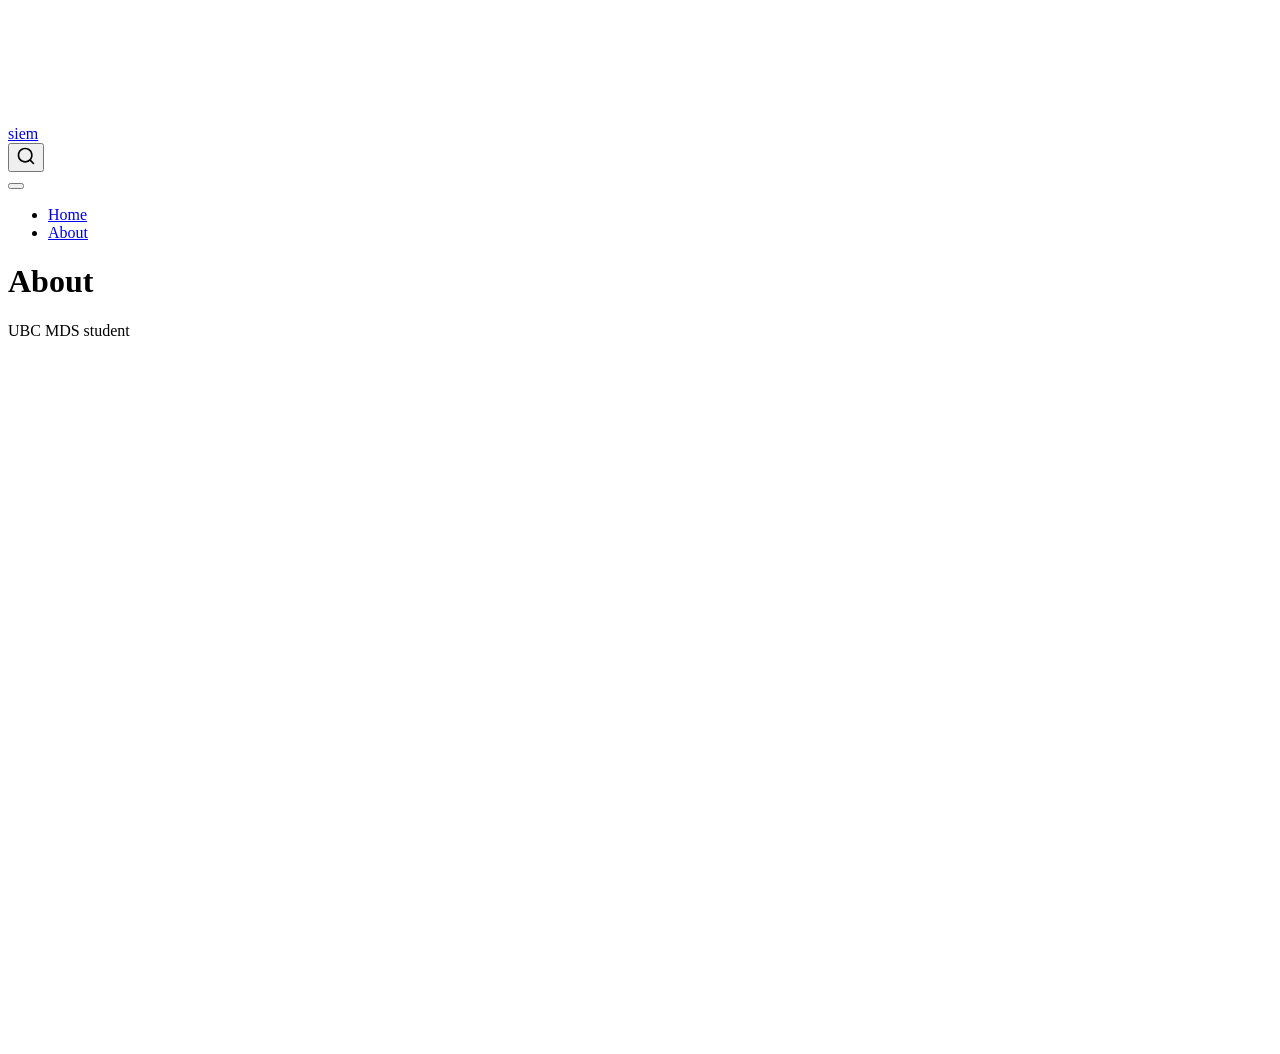
==== docs/about.html @ a9a83d09 "website" ====
<!DOCTYPE html>
<html xmlns="http://www.w3.org/1999/xhtml" lang="en" xml:lang="en"><head>

<meta charset="utf-8">
<meta name="generator" content="quarto-1.8.24">

<meta name="viewport" content="width=device-width, initial-scale=1.0, user-scalable=yes">


<title>About – siem</title>
<style>
code{white-space: pre-wrap;}
span.smallcaps{font-variant: small-caps;}
div.columns{display: flex; gap: min(4vw, 1.5em);}
div.column{flex: auto; overflow-x: auto;}
div.hanging-indent{margin-left: 1.5em; text-indent: -1.5em;}
ul.task-list{list-style: none;}
ul.task-list li input[type="checkbox"] {
  width: 0.8em;
  margin: 0 0.8em 0.2em -1em; /* quarto-specific, see https://github.com/quarto-dev/quarto-cli/issues/4556 */ 
  vertical-align: middle;
}
</style>


<script src="site_libs/quarto-nav/quarto-nav.js"></script>
<script src="site_libs/quarto-nav/headroom.min.js"></script>
<script src="site_libs/clipboard/clipboard.min.js"></script>
<script src="site_libs/quarto-search/autocomplete.umd.js"></script>
<script src="site_libs/quarto-search/fuse.min.js"></script>
<script src="site_libs/quarto-search/quarto-search.js"></script>
<meta name="quarto:offset" content="./">
<script src="site_libs/quarto-html/quarto.js" type="module"></script>
<script src="site_libs/quarto-html/tabsets/tabsets.js" type="module"></script>
<script src="site_libs/quarto-html/axe/axe-check.js" type="module"></script>
<script src="site_libs/quarto-html/popper.min.js"></script>
<script src="site_libs/quarto-html/tippy.umd.min.js"></script>
<script src="site_libs/quarto-html/anchor.min.js"></script>
<link href="site_libs/quarto-html/tippy.css" rel="stylesheet">
<link href="site_libs/quarto-html/quarto-syntax-highlighting-dc55a5b9e770e841cd82e46aadbfb9b0.css" rel="stylesheet" id="quarto-text-highlighting-styles">
<script src="site_libs/bootstrap/bootstrap.min.js"></script>
<link href="site_libs/bootstrap/bootstrap-icons.css" rel="stylesheet">
<link href="site_libs/bootstrap/bootstrap-e31584831b205ffbb2d98406f31c2a5b.min.css" rel="stylesheet" append-hash="true" id="quarto-bootstrap" data-mode="light">
<script id="quarto-search-options" type="application/json">{
  "location": "navbar",
  "copy-button": false,
  "collapse-after": 3,
  "panel-placement": "end",
  "type": "overlay",
  "limit": 50,
  "keyboard-shortcut": [
    "f",
    "/",
    "s"
  ],
  "show-item-context": false,
  "language": {
    "search-no-results-text": "No results",
    "search-matching-documents-text": "matching documents",
    "search-copy-link-title": "Copy link to search",
    "search-hide-matches-text": "Hide additional matches",
    "search-more-match-text": "more match in this document",
    "search-more-matches-text": "more matches in this document",
    "search-clear-button-title": "Clear",
    "search-text-placeholder": "",
    "search-detached-cancel-button-title": "Cancel",
    "search-submit-button-title": "Submit",
    "search-label": "Search"
  }
}</script>


<link rel="stylesheet" href="styles.css">
</head>

<body class="nav-fixed quarto-light">

<div id="quarto-search-results"></div>
  <header id="quarto-header" class="headroom fixed-top">
    <nav class="navbar navbar-expand-lg " data-bs-theme="dark">
      <div class="navbar-container container-fluid">
      <div class="navbar-brand-container mx-auto">
    <a href="./index.html" class="navbar-brand navbar-brand-logo">
    </a>
    <a class="navbar-brand" href="./index.html">
    <span class="navbar-title">siem</span>
    </a>
  </div>
            <div id="quarto-search" class="" title="Search"></div>
          <button class="navbar-toggler" type="button" data-bs-toggle="collapse" data-bs-target="#navbarCollapse" aria-controls="navbarCollapse" role="menu" aria-expanded="false" aria-label="Toggle navigation" onclick="if (window.quartoToggleHeadroom) { window.quartoToggleHeadroom(); }">
  <span class="navbar-toggler-icon"></span>
</button>
          <div class="collapse navbar-collapse" id="navbarCollapse">
            <ul class="navbar-nav navbar-nav-scroll me-auto">
  <li class="nav-item">
    <a class="nav-link" href="./index.html"> 
<span class="menu-text">Home</span></a>
  </li>  
  <li class="nav-item">
    <a class="nav-link active" href="./about.html" aria-current="page"> 
<span class="menu-text">About</span></a>
  </li>  
</ul>
          </div> <!-- /navcollapse -->
            <div class="quarto-navbar-tools">
</div>
      </div> <!-- /container-fluid -->
    </nav>
</header>
<!-- content -->
<div id="quarto-content" class="quarto-container page-columns page-rows-contents page-layout-article page-navbar">
<!-- sidebar -->
<!-- margin-sidebar -->
    <div id="quarto-margin-sidebar" class="sidebar margin-sidebar zindex-bottom">
        
    </div>
<!-- main -->
<main class="content" id="quarto-document-content">

<header id="title-block-header" class="quarto-title-block default">
<div class="quarto-title">
<h1 class="title">About</h1>
</div>



<div class="quarto-title-meta">

    
  
    
  </div>
  


</header>


<p>UBC MDS student</p>



</main> <!-- /main -->
<script id="quarto-html-after-body" type="application/javascript">
  window.document.addEventListener("DOMContentLoaded", function (event) {
    const icon = "";
    const anchorJS = new window.AnchorJS();
    anchorJS.options = {
      placement: 'right',
      icon: icon
    };
    anchorJS.add('.anchored');
    const isCodeAnnotation = (el) => {
      for (const clz of el.classList) {
        if (clz.startsWith('code-annotation-')) {                     
          return true;
        }
      }
      return false;
    }
    const onCopySuccess = function(e) {
      // button target
      const button = e.trigger;
      // don't keep focus
      button.blur();
      // flash "checked"
      button.classList.add('code-copy-button-checked');
      var currentTitle = button.getAttribute("title");
      button.setAttribute("title", "Copied!");
      let tooltip;
      if (window.bootstrap) {
        button.setAttribute("data-bs-toggle", "tooltip");
        button.setAttribute("data-bs-placement", "left");
        button.setAttribute("data-bs-title", "Copied!");
        tooltip = new bootstrap.Tooltip(button, 
          { trigger: "manual", 
            customClass: "code-copy-button-tooltip",
            offset: [0, -8]});
        tooltip.show();    
      }
      setTimeout(function() {
        if (tooltip) {
          tooltip.hide();
          button.removeAttribute("data-bs-title");
          button.removeAttribute("data-bs-toggle");
          button.removeAttribute("data-bs-placement");
        }
        button.setAttribute("title", currentTitle);
        button.classList.remove('code-copy-button-checked');
      }, 1000);
      // clear code selection
      e.clearSelection();
    }
    const getTextToCopy = function(trigger) {
      const outerScaffold = trigger.parentElement.cloneNode(true);
      const codeEl = outerScaffold.querySelector('code');
      for (const childEl of codeEl.children) {
        if (isCodeAnnotation(childEl)) {
          childEl.remove();
        }
      }
      return codeEl.innerText;
    }
    const clipboard = new window.ClipboardJS('.code-copy-button:not([data-in-quarto-modal])', {
      text: getTextToCopy
    });
    clipboard.on('success', onCopySuccess);
    if (window.document.getElementById('quarto-embedded-source-code-modal')) {
      const clipboardModal = new window.ClipboardJS('.code-copy-button[data-in-quarto-modal]', {
        text: getTextToCopy,
        container: window.document.getElementById('quarto-embedded-source-code-modal')
      });
      clipboardModal.on('success', onCopySuccess);
    }
      var localhostRegex = new RegExp(/^(?:http|https):\/\/localhost\:?[0-9]*\//);
      var mailtoRegex = new RegExp(/^mailto:/);
        var filterRegex = new RegExp('/' + window.location.host + '/');
      var isInternal = (href) => {
          return filterRegex.test(href) || localhostRegex.test(href) || mailtoRegex.test(href);
      }
      // Inspect non-navigation links and adorn them if external
     var links = window.document.querySelectorAll('a[href]:not(.nav-link):not(.navbar-brand):not(.toc-action):not(.sidebar-link):not(.sidebar-item-toggle):not(.pagination-link):not(.no-external):not([aria-hidden]):not(.dropdown-item):not(.quarto-navigation-tool):not(.about-link)');
      for (var i=0; i<links.length; i++) {
        const link = links[i];
        if (!isInternal(link.href)) {
          // undo the damage that might have been done by quarto-nav.js in the case of
          // links that we want to consider external
          if (link.dataset.originalHref !== undefined) {
            link.href = link.dataset.originalHref;
          }
        }
      }
    function tippyHover(el, contentFn, onTriggerFn, onUntriggerFn) {
      const config = {
        allowHTML: true,
        maxWidth: 500,
        delay: 100,
        arrow: false,
        appendTo: function(el) {
            return el.parentElement;
        },
        interactive: true,
        interactiveBorder: 10,
        theme: 'quarto',
        placement: 'bottom-start',
      };
      if (contentFn) {
        config.content = contentFn;
      }
      if (onTriggerFn) {
        config.onTrigger = onTriggerFn;
      }
      if (onUntriggerFn) {
        config.onUntrigger = onUntriggerFn;
      }
      window.tippy(el, config); 
    }
    const noterefs = window.document.querySelectorAll('a[role="doc-noteref"]');
    for (var i=0; i<noterefs.length; i++) {
      const ref = noterefs[i];
      tippyHover(ref, function() {
        // use id or data attribute instead here
        let href = ref.getAttribute('data-footnote-href') || ref.getAttribute('href');
        try { href = new URL(href).hash; } catch {}
        const id = href.replace(/^#\/?/, "");
        const note = window.document.getElementById(id);
        if (note) {
          return note.innerHTML;
        } else {
          return "";
        }
      });
    }
    const xrefs = window.document.querySelectorAll('a.quarto-xref');
    const processXRef = (id, note) => {
      // Strip column container classes
      const stripColumnClz = (el) => {
        el.classList.remove("page-full", "page-columns");
        if (el.children) {
          for (const child of el.children) {
            stripColumnClz(child);
          }
        }
      }
      stripColumnClz(note)
      if (id === null || id.startsWith('sec-')) {
        // Special case sections, only their first couple elements
        const container = document.createElement("div");
        if (note.children && note.children.length > 2) {
          container.appendChild(note.children[0].cloneNode(true));
          for (let i = 1; i < note.children.length; i++) {
            const child = note.children[i];
            if (child.tagName === "P" && child.innerText === "") {
              continue;
            } else {
              container.appendChild(child.cloneNode(true));
              break;
            }
          }
          if (window.Quarto?.typesetMath) {
            window.Quarto.typesetMath(container);
          }
          return container.innerHTML
        } else {
          if (window.Quarto?.typesetMath) {
            window.Quarto.typesetMath(note);
          }
          return note.innerHTML;
        }
      } else {
        // Remove any anchor links if they are present
        const anchorLink = note.querySelector('a.anchorjs-link');
        if (anchorLink) {
          anchorLink.remove();
        }
        if (window.Quarto?.typesetMath) {
          window.Quarto.typesetMath(note);
        }
        if (note.classList.contains("callout")) {
          return note.outerHTML;
        } else {
          return note.innerHTML;
        }
      }
    }
    for (var i=0; i<xrefs.length; i++) {
      const xref = xrefs[i];
      tippyHover(xref, undefined, function(instance) {
        instance.disable();
        let url = xref.getAttribute('href');
        let hash = undefined; 
        if (url.startsWith('#')) {
          hash = url;
        } else {
          try { hash = new URL(url).hash; } catch {}
        }
        if (hash) {
          const id = hash.replace(/^#\/?/, "");
          const note = window.document.getElementById(id);
          if (note !== null) {
            try {
              const html = processXRef(id, note.cloneNode(true));
              instance.setContent(html);
            } finally {
              instance.enable();
              instance.show();
            }
          } else {
            // See if we can fetch this
            fetch(url.split('#')[0])
            .then(res => res.text())
            .then(html => {
              const parser = new DOMParser();
              const htmlDoc = parser.parseFromString(html, "text/html");
              const note = htmlDoc.getElementById(id);
              if (note !== null) {
                const html = processXRef(id, note);
                instance.setContent(html);
              } 
            }).finally(() => {
              instance.enable();
              instance.show();
            });
          }
        } else {
          // See if we can fetch a full url (with no hash to target)
          // This is a special case and we should probably do some content thinning / targeting
          fetch(url)
          .then(res => res.text())
          .then(html => {
            const parser = new DOMParser();
            const htmlDoc = parser.parseFromString(html, "text/html");
            const note = htmlDoc.querySelector('main.content');
            if (note !== null) {
              // This should only happen for chapter cross references
              // (since there is no id in the URL)
              // remove the first header
              if (note.children.length > 0 && note.children[0].tagName === "HEADER") {
                note.children[0].remove();
              }
              const html = processXRef(null, note);
              instance.setContent(html);
            } 
          }).finally(() => {
            instance.enable();
            instance.show();
          });
        }
      }, function(instance) {
      });
    }
        let selectedAnnoteEl;
        const selectorForAnnotation = ( cell, annotation) => {
          let cellAttr = 'data-code-cell="' + cell + '"';
          let lineAttr = 'data-code-annotation="' +  annotation + '"';
          const selector = 'span[' + cellAttr + '][' + lineAttr + ']';
          return selector;
        }
        const selectCodeLines = (annoteEl) => {
          const doc = window.document;
          const targetCell = annoteEl.getAttribute("data-target-cell");
          const targetAnnotation = annoteEl.getAttribute("data-target-annotation");
          const annoteSpan = window.document.querySelector(selectorForAnnotation(targetCell, targetAnnotation));
          const lines = annoteSpan.getAttribute("data-code-lines").split(",");
          const lineIds = lines.map((line) => {
            return targetCell + "-" + line;
          })
          let top = null;
          let height = null;
          let parent = null;
          if (lineIds.length > 0) {
              //compute the position of the single el (top and bottom and make a div)
              const el = window.document.getElementById(lineIds[0]);
              top = el.offsetTop;
              height = el.offsetHeight;
              parent = el.parentElement.parentElement;
            if (lineIds.length > 1) {
              const lastEl = window.document.getElementById(lineIds[lineIds.length - 1]);
              const bottom = lastEl.offsetTop + lastEl.offsetHeight;
              height = bottom - top;
            }
            if (top !== null && height !== null && parent !== null) {
              // cook up a div (if necessary) and position it 
              let div = window.document.getElementById("code-annotation-line-highlight");
              if (div === null) {
                div = window.document.createElement("div");
                div.setAttribute("id", "code-annotation-line-highlight");
                div.style.position = 'absolute';
                parent.appendChild(div);
              }
              div.style.top = top - 2 + "px";
              div.style.height = height + 4 + "px";
              div.style.left = 0;
              let gutterDiv = window.document.getElementById("code-annotation-line-highlight-gutter");
              if (gutterDiv === null) {
                gutterDiv = window.document.createElement("div");
                gutterDiv.setAttribute("id", "code-annotation-line-highlight-gutter");
                gutterDiv.style.position = 'absolute';
                const codeCell = window.document.getElementById(targetCell);
                const gutter = codeCell.querySelector('.code-annotation-gutter');
                gutter.appendChild(gutterDiv);
              }
              gutterDiv.style.top = top - 2 + "px";
              gutterDiv.style.height = height + 4 + "px";
            }
            selectedAnnoteEl = annoteEl;
          }
        };
        const unselectCodeLines = () => {
          const elementsIds = ["code-annotation-line-highlight", "code-annotation-line-highlight-gutter"];
          elementsIds.forEach((elId) => {
            const div = window.document.getElementById(elId);
            if (div) {
              div.remove();
            }
          });
          selectedAnnoteEl = undefined;
        };
          // Handle positioning of the toggle
      window.addEventListener(
        "resize",
        throttle(() => {
          elRect = undefined;
          if (selectedAnnoteEl) {
            selectCodeLines(selectedAnnoteEl);
          }
        }, 10)
      );
      function throttle(fn, ms) {
      let throttle = false;
      let timer;
        return (...args) => {
          if(!throttle) { // first call gets through
              fn.apply(this, args);
              throttle = true;
          } else { // all the others get throttled
              if(timer) clearTimeout(timer); // cancel #2
              timer = setTimeout(() => {
                fn.apply(this, args);
                timer = throttle = false;
              }, ms);
          }
        };
      }
        // Attach click handler to the DT
        const annoteDls = window.document.querySelectorAll('dt[data-target-cell]');
        for (const annoteDlNode of annoteDls) {
          annoteDlNode.addEventListener('click', (event) => {
            const clickedEl = event.target;
            if (clickedEl !== selectedAnnoteEl) {
              unselectCodeLines();
              const activeEl = window.document.querySelector('dt[data-target-cell].code-annotation-active');
              if (activeEl) {
                activeEl.classList.remove('code-annotation-active');
              }
              selectCodeLines(clickedEl);
              clickedEl.classList.add('code-annotation-active');
            } else {
              // Unselect the line
              unselectCodeLines();
              clickedEl.classList.remove('code-annotation-active');
            }
          });
        }
    const findCites = (el) => {
      const parentEl = el.parentElement;
      if (parentEl) {
        const cites = parentEl.dataset.cites;
        if (cites) {
          return {
            el,
            cites: cites.split(' ')
          };
        } else {
          return findCites(el.parentElement)
        }
      } else {
        return undefined;
      }
    };
    var bibliorefs = window.document.querySelectorAll('a[role="doc-biblioref"]');
    for (var i=0; i<bibliorefs.length; i++) {
      const ref = bibliorefs[i];
      const citeInfo = findCites(ref);
      if (citeInfo) {
        tippyHover(citeInfo.el, function() {
          var popup = window.document.createElement('div');
          citeInfo.cites.forEach(function(cite) {
            var citeDiv = window.document.createElement('div');
            citeDiv.classList.add('hanging-indent');
            citeDiv.classList.add('csl-entry');
            var biblioDiv = window.document.getElementById('ref-' + cite);
            if (biblioDiv) {
              citeDiv.innerHTML = biblioDiv.innerHTML;
            }
            popup.appendChild(citeDiv);
          });
          return popup.innerHTML;
        });
      }
    }
  });
  </script>
</div> <!-- /content -->




</body></html>
---- docs/site_libs/quarto-html/tippy.css ----
.tippy-box[data-animation=fade][data-state=hidden]{opacity:0}[data-tippy-root]{max-width:calc(100vw - 10px)}.tippy-box{position:relative;background-color:#333;color:#fff;border-radius:4px;font-size:14px;line-height:1.4;white-space:normal;outline:0;transition-property:transform,visibility,opacity}.tippy-box[data-placement^=top]>.tippy-arrow{bottom:0}.tippy-box[data-placement^=top]>.tippy-arrow:before{bottom:-7px;left:0;border-width:8px 8px 0;border-top-color:initial;transform-origin:center top}.tippy-box[data-placement^=bottom]>.tippy-arrow{top:0}.tippy-box[data-placement^=bottom]>.tippy-arrow:before{top:-7px;left:0;border-width:0 8px 8px;border-bottom-color:initial;transform-origin:center bottom}.tippy-box[data-placement^=left]>.tippy-arrow{right:0}.tippy-box[data-placement^=left]>.tippy-arrow:before{border-width:8px 0 8px 8px;border-left-color:initial;right:-7px;transform-origin:center left}.tippy-box[data-placement^=right]>.tippy-arrow{left:0}.tippy-box[data-placement^=right]>.tippy-arrow:before{left:-7px;border-width:8px 8px 8px 0;border-right-color:initial;transform-origin:center right}.tippy-box[data-inertia][data-state=visible]{transition-timing-function:cubic-bezier(.54,1.5,.38,1.11)}.tippy-arrow{width:16px;height:16px;color:#333}.tippy-arrow:before{content:"";position:absolute;border-color:transparent;border-style:solid}.tippy-content{position:relative;padding:5px 9px;z-index:1}
---- docs/site_libs/quarto-html/quarto-syntax-highlighting-dc55a5b9e770e841cd82e46aadbfb9b0.css ----
/* quarto syntax highlight colors */
:root {
  --quarto-hl-ot-color: #003B4F;
  --quarto-hl-at-color: #657422;
  --quarto-hl-ss-color: #20794D;
  --quarto-hl-an-color: #5E5E5E;
  --quarto-hl-fu-color: #4758AB;
  --quarto-hl-st-color: #20794D;
  --quarto-hl-cf-color: #003B4F;
  --quarto-hl-op-color: #5E5E5E;
  --quarto-hl-er-color: #AD0000;
  --quarto-hl-bn-color: #AD0000;
  --quarto-hl-al-color: #AD0000;
  --quarto-hl-va-color: #111111;
  --quarto-hl-bu-color: inherit;
  --quarto-hl-ex-color: inherit;
  --quarto-hl-pp-color: #AD0000;
  --quarto-hl-in-color: #5E5E5E;
  --quarto-hl-vs-color: #20794D;
  --quarto-hl-wa-color: #5E5E5E;
  --quarto-hl-do-color: #5E5E5E;
  --quarto-hl-im-color: #00769E;
  --quarto-hl-ch-color: #20794D;
  --quarto-hl-dt-color: #AD0000;
  --quarto-hl-fl-color: #AD0000;
  --quarto-hl-co-color: #5E5E5E;
  --quarto-hl-cv-color: #5E5E5E;
  --quarto-hl-cn-color: #8f5902;
  --quarto-hl-sc-color: #5E5E5E;
  --quarto-hl-dv-color: #AD0000;
  --quarto-hl-kw-color: #003B4F;
}

/* other quarto variables */
:root {
  --quarto-font-monospace: SFMono-Regular, Menlo, Monaco, Consolas, "Liberation Mono", "Courier New", monospace;
}

/* syntax highlight based on Pandoc's rules */
pre > code.sourceCode > span {
  color: #003B4F;
}

code.sourceCode > span {
  color: #003B4F;
}

div.sourceCode,
div.sourceCode pre.sourceCode {
  color: #003B4F;
}

/* Normal */
code span {
  color: #003B4F;
}

/* Alert */
code span.al {
  color: #AD0000;
  font-style: inherit;
}

/* Annotation */
code span.an {
  color: #5E5E5E;
  font-style: inherit;
}

/* Attribute */
code span.at {
  color: #657422;
  font-style: inherit;
}

/* BaseN */
code span.bn {
  color: #AD0000;
  font-style: inherit;
}

/* BuiltIn */
code span.bu {
  font-style: inherit;
}

/* ControlFlow */
code span.cf {
  color: #003B4F;
  font-weight: bold;
  font-style: inherit;
}

/* Char */
code span.ch {
  color: #20794D;
  font-style: inherit;
}

/* Constant */
code span.cn {
  color: #8f5902;
  font-style: inherit;
}

/* Comment */
code span.co {
  color: #5E5E5E;
  font-style: inherit;
}

/* CommentVar */
code span.cv {
  color: #5E5E5E;
  font-style: italic;
}

/* Documentation */
code span.do {
  color: #5E5E5E;
  font-style: italic;
}

/* DataType */
code span.dt {
  color: #AD0000;
  font-style: inherit;
}

/* DecVal */
code span.dv {
  color: #AD0000;
  font-style: inherit;
}

/* Error */
code span.er {
  color: #AD0000;
  font-style: inherit;
}

/* Extension */
code span.ex {
  font-style: inherit;
}

/* Float */
code span.fl {
  color: #AD0000;
  font-style: inherit;
}

/* Function */
code span.fu {
  color: #4758AB;
  font-style: inherit;
}

/* Import */
code span.im {
  color: #00769E;
  font-style: inherit;
}

/* Information */
code span.in {
  color: #5E5E5E;
  font-style: inherit;
}

/* Keyword */
code span.kw {
  color: #003B4F;
  font-weight: bold;
  font-style: inherit;
}

/* Operator */
code span.op {
  color: #5E5E5E;
  font-style: inherit;
}

/* Other */
code span.ot {
  color: #003B4F;
  font-style: inherit;
}

/* Preprocessor */
code span.pp {
  color: #AD0000;
  font-style: inherit;
}

/* SpecialChar */
code span.sc {
  color: #5E5E5E;
  font-style: inherit;
}

/* SpecialString */
code span.ss {
  color: #20794D;
  font-style: inherit;
}

/* String */
code span.st {
  color: #20794D;
  font-style: inherit;
}

/* Variable */
code span.va {
  color: #111111;
  font-style: inherit;
}

/* VerbatimString */
code span.vs {
  color: #20794D;
  font-style: inherit;
}

/* Warning */
code span.wa {
  color: #5E5E5E;
  font-style: italic;
}

.prevent-inlining {
  content: "</";
}

/*# sourceMappingURL=21f0b8dca5c347bd0a806dc2ce2adfe3.css.map */
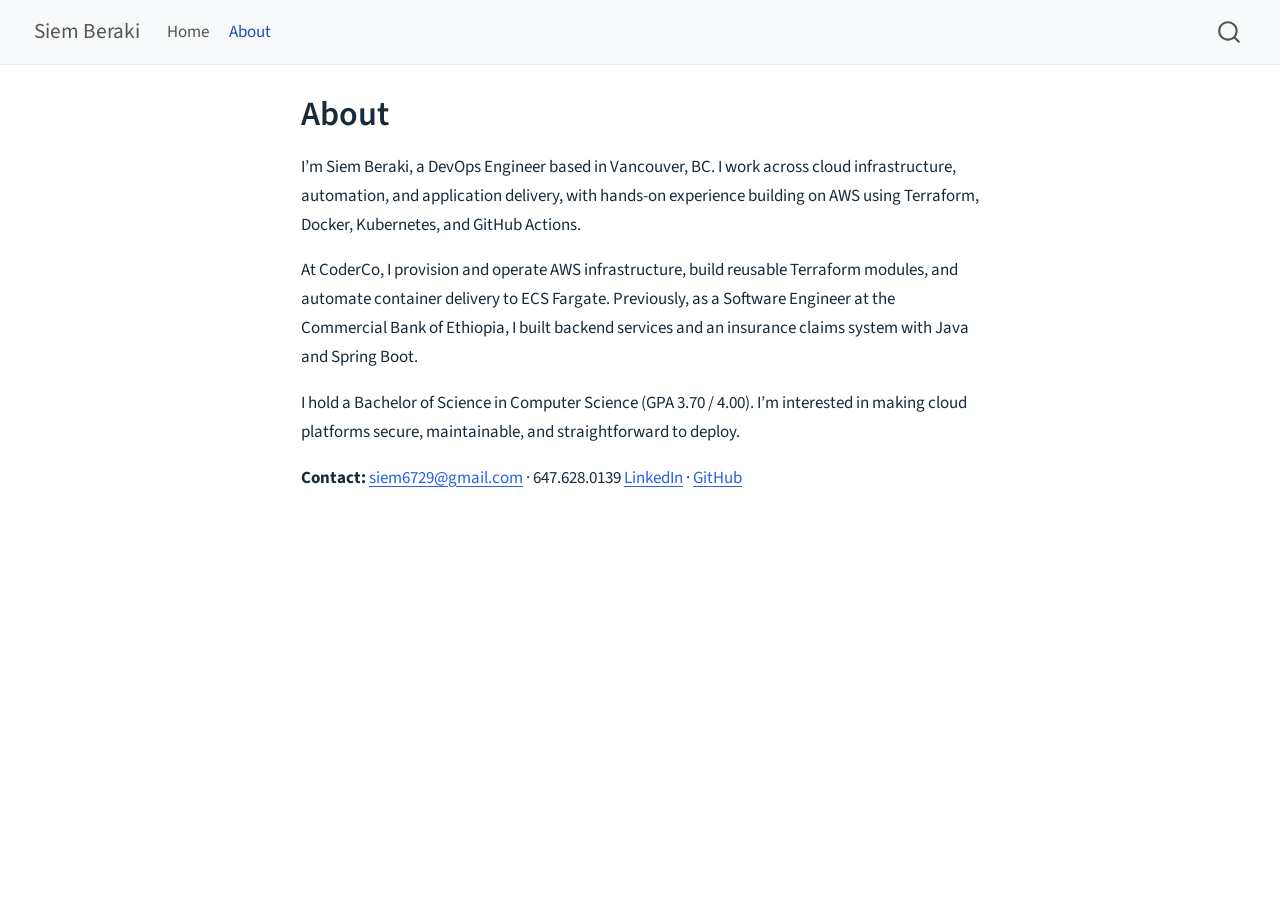
==== commit bb435466: "Update portfolio with DevOps resume Co-authored-by: Copilot <223556219+Copilot@users.noreply.github." ====
--- a/docs/about.html
+++ b/docs/about.html
@@ -7,7 +7,7 @@
 <meta name="viewport" content="width=device-width, initial-scale=1.0, user-scalable=yes">
 
 
-<title>About – siem</title>
+<title>About – Siem Beraki</title>
 <style>
 code{white-space: pre-wrap;}
 span.smallcaps{font-variant: small-caps;}
@@ -17,7 +17,7 @@
 ul.task-list{list-style: none;}
 ul.task-list li input[type="checkbox"] {
   width: 0.8em;
-  margin: 0 0.8em 0.2em -1em; /* quarto-specific, see https://github.com/quarto-dev/quarto-cli/issues/4556 */ 
+  margin: 0 0.8em 0.2em -1em; /* quarto-specific, see https://github.com/quarto-dev/quarto-cli/issues/4556 */
   vertical-align: middle;
 }
 </style>
@@ -40,7 +40,7 @@
 <link href="site_libs/quarto-html/quarto-syntax-highlighting-dc55a5b9e770e841cd82e46aadbfb9b0.css" rel="stylesheet" id="quarto-text-highlighting-styles">
 <script src="site_libs/bootstrap/bootstrap.min.js"></script>
 <link href="site_libs/bootstrap/bootstrap-icons.css" rel="stylesheet">
-<link href="site_libs/bootstrap/bootstrap-e31584831b205ffbb2d98406f31c2a5b.min.css" rel="stylesheet" append-hash="true" id="quarto-bootstrap" data-mode="light">
+<link href="site_libs/bootstrap/bootstrap-0a07d391e0b8c6bb575ac81fe40e0fdb.min.css" rel="stylesheet" append-hash="true" id="quarto-bootstrap" data-mode="light">
 <script id="quarto-search-options" type="application/json">{
   "location": "navbar",
   "copy-button": false,
@@ -73,7 +73,7 @@
 <link rel="stylesheet" href="styles.css">
 </head>
 
-<body class="nav-fixed quarto-light">
+<body class="nav-fixed fullcontent quarto-light">
 
 <div id="quarto-search-results"></div>
   <header id="quarto-header" class="headroom fixed-top">
@@ -83,7 +83,7 @@
     <a href="./index.html" class="navbar-brand navbar-brand-logo">
     </a>
     <a class="navbar-brand" href="./index.html">
-    <span class="navbar-title">siem</span>
+    <span class="navbar-title">Siem Beraki</span>
     </a>
   </div>
             <div id="quarto-search" class="" title="Search"></div>
@@ -93,13 +93,13 @@
           <div class="collapse navbar-collapse" id="navbarCollapse">
             <ul class="navbar-nav navbar-nav-scroll me-auto">
   <li class="nav-item">
-    <a class="nav-link" href="./index.html"> 
+    <a class="nav-link" href="./index.html">
 <span class="menu-text">Home</span></a>
-  </li>  
+  </li>
   <li class="nav-item">
-    <a class="nav-link active" href="./about.html" aria-current="page"> 
+    <a class="nav-link active" href="./about.html" aria-current="page">
 <span class="menu-text">About</span></a>
-  </li>  
+  </li>
 </ul>
           </div> <!-- /navcollapse -->
             <div class="quarto-navbar-tools">
@@ -111,9 +111,7 @@
 <div id="quarto-content" class="quarto-container page-columns page-rows-contents page-layout-article page-navbar">
 <!-- sidebar -->
 <!-- margin-sidebar -->
-    <div id="quarto-margin-sidebar" class="sidebar margin-sidebar zindex-bottom">
-        
-    </div>
+
 <!-- main -->
 <main class="content" id="quarto-document-content">
 
@@ -126,17 +124,20 @@
 
 <div class="quarto-title-meta">
 
-    
-  
-    
+
+
+
   </div>
-  
+
 
 
 </header>
 
 
-<p>UBC MDS student</p>
+<p>I’m Siem Beraki, a DevOps Engineer based in Vancouver, BC. I work across cloud infrastructure, automation, and application delivery, with hands-on experience building on AWS using Terraform, Docker, Kubernetes, and GitHub Actions.</p>
+<p>At CoderCo, I provision and operate AWS infrastructure, build reusable Terraform modules, and automate container delivery to ECS Fargate. Previously, as a Software Engineer at the Commercial Bank of Ethiopia, I built backend services and an insurance claims system with Java and Spring Boot.</p>
+<p>I hold a Bachelor of Science in Computer Science (GPA 3.70 / 4.00). I’m interested in making cloud platforms secure, maintainable, and straightforward to deploy.</p>
+<p><strong>Contact:</strong> <a href="mailto:siem6729@gmail.com">siem6729@gmail.com</a> · 647.628.0139 <a href="https://linkedin.com/in/siem-beraki">LinkedIn</a> · <a href="https://github.com/siemberaki">GitHub</a></p>
 
 
 
@@ -152,7 +153,7 @@
     anchorJS.add('.anchored');
     const isCodeAnnotation = (el) => {
       for (const clz of el.classList) {
-        if (clz.startsWith('code-annotation-')) {                     
+        if (clz.startsWith('code-annotation-')) {
           return true;
         }
       }
@@ -172,11 +173,11 @@
         button.setAttribute("data-bs-toggle", "tooltip");
         button.setAttribute("data-bs-placement", "left");
         button.setAttribute("data-bs-title", "Copied!");
-        tooltip = new bootstrap.Tooltip(button, 
-          { trigger: "manual", 
+        tooltip = new bootstrap.Tooltip(button,
+          { trigger: "manual",
             customClass: "code-copy-button-tooltip",
             offset: [0, -8]});
-        tooltip.show();    
+        tooltip.show();
       }
       setTimeout(function() {
         if (tooltip) {
@@ -253,7 +254,7 @@
       if (onUntriggerFn) {
         config.onUntrigger = onUntriggerFn;
       }
-      window.tippy(el, config); 
+      window.tippy(el, config);
     }
     const noterefs = window.document.querySelectorAll('a[role="doc-noteref"]');
     for (var i=0; i<noterefs.length; i++) {
@@ -328,7 +329,7 @@
       tippyHover(xref, undefined, function(instance) {
         instance.disable();
         let url = xref.getAttribute('href');
-        let hash = undefined; 
+        let hash = undefined;
         if (url.startsWith('#')) {
           hash = url;
         } else {
@@ -356,7 +357,7 @@
               if (note !== null) {
                 const html = processXRef(id, note);
                 instance.setContent(html);
-              } 
+              }
             }).finally(() => {
               instance.enable();
               instance.show();
@@ -380,7 +381,7 @@
               }
               const html = processXRef(null, note);
               instance.setContent(html);
-            } 
+            }
           }).finally(() => {
             instance.enable();
             instance.show();
@@ -420,7 +421,7 @@
               height = bottom - top;
             }
             if (top !== null && height !== null && parent !== null) {
-              // cook up a div (if necessary) and position it 
+              // cook up a div (if necessary) and position it
               let div = window.document.getElementById("code-annotation-line-highlight");
               if (div === null) {
                 div = window.document.createElement("div");
--- a/docs/styles.css
+++ b/docs/styles.css
@@ -0,0 +1,149 @@
+/* Global */
+body {
+  color: #172b3a;
+  line-height: 1.7;
+}
+
+.navbar {
+  border-bottom: 1px solid #e6edf2;
+}
+
+#quarto-content {
+  max-width: 920px;
+  margin: 0 auto;
+}
+
+h2 {
+  margin-top: 3rem;
+  margin-bottom: 1.25rem;
+  padding-bottom: 0.6rem;
+  border-bottom: 1px solid #e6edf2;
+  color: #102a43;
+}
+
+h3 {
+  color: #102a43;
+  font-size: 1.3rem;
+  margin-bottom: 0.2rem;
+}
+
+/* Homepage */
+.hero {
+  margin: 1.25rem 0 3rem;
+  padding: clamp(2rem, 6vw, 4rem);
+  border-radius: 1.25rem;
+  background: linear-gradient(135deg, #102a43, #174f66);
+  color: #fff;
+}
+
+.hero .eyebrow {
+  margin-bottom: 1rem;
+  color: #a9e3dd;
+  font-size: 0.8rem;
+  font-weight: 700;
+  letter-spacing: 0.12em;
+}
+
+.hero h1 {
+  margin: 0;
+  color: #fff;
+  font-size: clamp(2.15rem, 5vw, 3.65rem);
+  font-weight: 700;
+  line-height: 1.12;
+}
+
+.hero-copy {
+  max-width: 650px;
+  margin: 1.25rem 0 1.6rem;
+  color: #e2edf4;
+  font-size: 1.1rem;
+}
+
+.hero-links {
+  display: flex;
+  flex-wrap: wrap;
+  gap: 0.7rem;
+}
+
+.button {
+  display: inline-block;
+  padding: 0.55rem 1rem;
+  border: 1px solid #a9c2d1;
+  border-radius: 0.5rem;
+  color: #fff;
+  font-weight: 600;
+  text-decoration: none;
+}
+
+.button:hover {
+  background: rgb(255 255 255 / 12%);
+  color: #fff;
+}
+
+.button-primary {
+  border-color: #9fe3d8;
+  background: #9fe3d8;
+  color: #102a43;
+}
+
+.button-primary:hover {
+  background: #c1f1e9;
+  color: #102a43;
+}
+
+.experience,
+.project {
+  margin: 1rem 0;
+  padding: 1.25rem 1.5rem;
+  border: 1px solid #e6edf2;
+  border-radius: 0.8rem;
+  background: #fff;
+}
+
+.experience > p:nth-of-type(1),
+.project > p:nth-of-type(1) {
+  margin-bottom: 0.8rem;
+  color: #547083;
+}
+
+.experience ul,
+.project ul {
+  margin-bottom: 0.1rem;
+  padding-left: 1.25rem;
+}
+
+.experience li,
+.project li {
+  margin: 0.45rem 0;
+}
+
+table {
+  width: 100%;
+}
+
+.contact-strip {
+  display: flex;
+  flex-wrap: wrap;
+  align-items: center;
+  gap: 0.5rem 1.25rem;
+  margin: 3rem 0 1rem;
+  padding: 1.25rem 1.5rem;
+  border-radius: 0.8rem;
+  background: #edf6f6;
+}
+
+.contact-strip strong {
+  margin-right: auto;
+  color: #102a43;
+}
+
+@media (max-width: 600px) {
+  .experience,
+  .project {
+    padding: 1rem;
+  }
+
+  .contact-strip strong {
+    width: 100%;
+  }
+}
